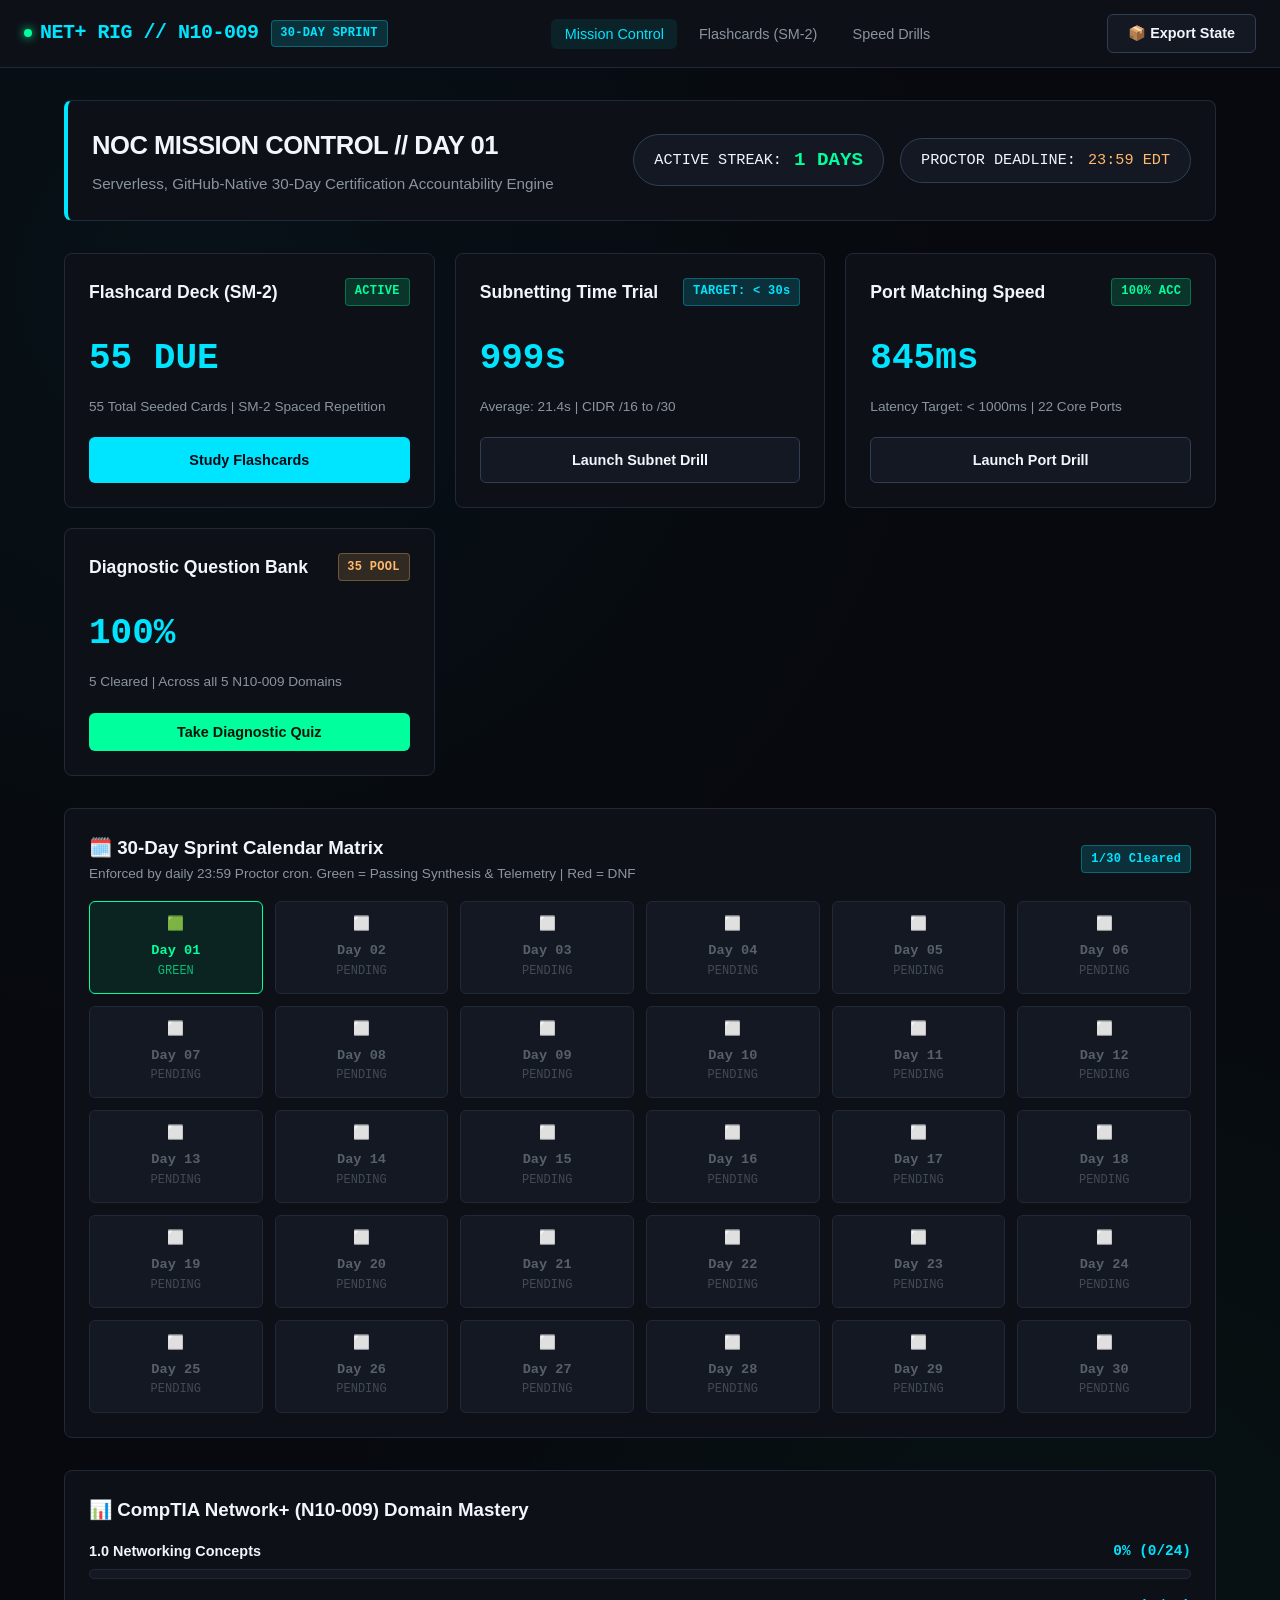
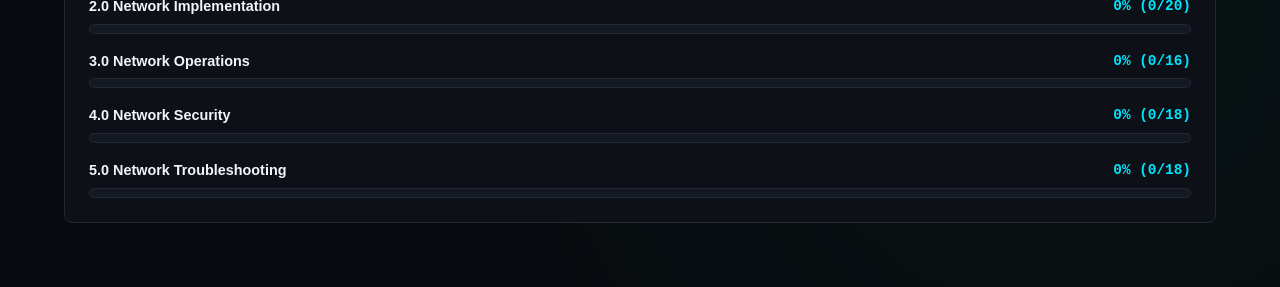
==== app/index.html @ bd47218f "feat: initial scaffold of CompTIA Network+ (N10-009) training rig & telemetry engine" ====
<!DOCTYPE html>
<html lang="en">
<head>
  <meta charset="UTF-8">
  <meta name="viewport" content="width=device-width, initial-scale=1.0">
  <meta name="color-scheme" content="dark">
  <title>CompTIA Network+ (N10-009) // NOC Mission Control</title>
  <link rel="stylesheet" href="css/style.css">
</head>
<body>
  <!-- Global Header Navigation -->
  <header class="header-bar">
    <div class="brand-container">
      <a href="index.html" class="brand-logo">
        <span class="pulse-dot"></span>
        <span>NET+ RIG // N10-009</span>
      </a>
      <span class="badge badge-cyan">30-DAY SPRINT</span>
    </div>
    <nav>
      <ul class="nav-links">
        <li><a href="index.html" class="nav-link active">Mission Control</a></li>
        <li><a href="cards.html" class="nav-link">Flashcards (SM-2)</a></li>
        <li><a href="drills.html" class="nav-link">Speed Drills</a></li>
      </ul>
    </nav>
    <div class="header-actions">
      <button class="btn btn-secondary" id="open-export-btn">📦 Export State</button>
    </div>
  </header>

  <!-- Main Container -->
  <main class="main-wrapper">
    <!-- NOC Mission Control Terminal Banner -->
    <section class="mission-banner">
      <div class="mission-title-group">
        <h1>NOC MISSION CONTROL // DAY <span id="current-day-label">01</span></h1>
        <p>Serverless, GitHub-Native 30-Day Certification Accountability Engine</p>
      </div>
      <div class="streak-pill-container">
        <div class="streak-pill">
          <span>ACTIVE STREAK:</span>
          <span class="streak-count" id="active-streak-display">1 DAY</span>
        </div>
        <div class="streak-pill">
          <span>PROCTOR DEADLINE:</span>
          <span style="color: var(--neon-amber);" id="proctor-countdown">23:59 EDT</span>
        </div>
      </div>
    </section>

    <!-- Key Metrics Grid -->
    <section class="dashboard-grid">
      <div class="card">
        <div class="card-header-row">
          <span class="card-title">Flashcard Deck (SM-2)</span>
          <span class="badge badge-emerald">ACTIVE</span>
        </div>
        <div class="metric-highlight" id="metric-cards-due">0 DUE</div>
        <p class="metric-subtext"><span id="metric-cards-total">55</span> Total Seeded Cards | SM-2 Spaced Repetition</p>
        <div style="margin-top: 1.25rem;">
          <a href="cards.html" class="btn btn-primary" style="width: 100%;">Study Flashcards</a>
        </div>
      </div>

      <div class="card">
        <div class="card-header-row">
          <span class="card-title">Subnetting Time Trial</span>
          <span class="badge badge-cyan">TARGET: &lt; 30s</span>
        </div>
        <div class="metric-highlight" id="metric-subnet-pb">21.4s</div>
        <p class="metric-subtext">Average: <span id="metric-subnet-avg">21.4s</span> | CIDR /16 to /30</p>
        <div style="margin-top: 1.25rem;">
          <a href="drills.html?tab=subnet" class="btn btn-secondary" style="width: 100%;">Launch Subnet Drill</a>
        </div>
      </div>

      <div class="card">
        <div class="card-header-row">
          <span class="card-title">Port Matching Speed</span>
          <span class="badge badge-emerald">100% ACC</span>
        </div>
        <div class="metric-highlight" id="metric-port-latency">845ms</div>
        <p class="metric-subtext">Latency Target: &lt; 1000ms | 22 Core Ports</p>
        <div style="margin-top: 1.25rem;">
          <a href="drills.html?tab=port" class="btn btn-secondary" style="width: 100%;">Launch Port Drill</a>
        </div>
      </div>

      <div class="card">
        <div class="card-header-row">
          <span class="card-title">Diagnostic Question Bank</span>
          <span class="badge badge-amber">35 POOL</span>
        </div>
        <div class="metric-highlight" id="metric-quiz-accuracy">100%</div>
        <p class="metric-subtext"><span id="metric-quiz-cleared">5</span> Cleared | Across all 5 N10-009 Domains</p>
        <div style="margin-top: 1.25rem;">
          <button class="btn btn-emerald" id="start-diagnostic-btn" style="width: 100%;">Take Diagnostic Quiz</button>
        </div>
      </div>
    </section>

    <!-- 30-Day Sprint Calendar Matrix -->
    <section class="matrix-container">
      <div class="card-header-row">
        <div>
          <h3>🗓️ 30-Day Sprint Calendar Matrix</h3>
          <p style="color: var(--text-secondary); font-size: 0.85rem;">Enforced by daily 23:59 Proctor cron. Green = Passing Synthesis & Telemetry | Red = DNF</p>
        </div>
        <span class="badge badge-cyan" id="matrix-status-badge">1/30 Cleared</span>
      </div>
      <div class="matrix-grid" id="matrix-cells">
        <!-- Rendered dynamically via JS -->
      </div>
    </section>

    <!-- Domain Mastery Breakdown -->
    <section class="card" style="margin-bottom: 2rem;">
      <h3 style="margin-bottom: 1rem;">📊 CompTIA Network+ (N10-009) Domain Mastery</h3>
      <div id="domain-meters-container" style="display: flex; flex-direction: column; gap: 1rem;">
        <!-- Dynamic Domain Progress Bars -->
      </div>
    </section>

    <!-- Diagnostic Quiz Modal / Panel -->
    <div id="quiz-panel" class="modal-backdrop">
      <div class="modal-dialog" style="max-width: 720px;">
        <div class="modal-header">
          <h3 id="quiz-domain-tag">Domain Diagnostic Question</h3>
          <button class="close-btn" id="close-quiz-btn">&times;</button>
        </div>
        <div class="modal-body" id="quiz-question-container">
          <!-- Injected via JS -->
        </div>
      </div>
    </div>
  </main>

  <!-- Telemetry Export Modal -->
  <div id="git-export-modal" class="modal-backdrop"></div>

  <!-- Scripts -->
  <script type="module">
    import { TelemetryManager } from './js/telemetry.js';
    import { FlashcardController } from './js/cards.js';

    const tm = new TelemetryManager();
    window.Telemetry = tm;

    // Load streak data
    async function loadStreak() {
      for (const p of ['telemetry/streak.json', '../telemetry/streak.json']) {
        try {
          const resp = await fetch(p);
          if (resp.ok) return await resp.json();
        } catch(e) {}
      }
      return { currentStreak: 1, days: { "1": "GREEN" } };
    }

    async function initDashboard() {
      const streakData = await loadStreak();
      const progress = tm.progress;
      const agg = progress.aggregateStats;

      // Update UI numbers
      document.getElementById('active-streak-display').textContent = `${streakData.currentStreak || 1} DAYS`;
      document.getElementById('metric-subnet-pb').textContent = `${agg.bestSubnetTimeSeconds || 21.4}s`;
      document.getElementById('metric-subnet-avg').textContent = `${agg.avgSubnetTimeSeconds || 21.4}s`;
      document.getElementById('metric-port-latency').textContent = `${agg.avgPortLatencyMs || 845}ms`;
      document.getElementById('metric-quiz-accuracy').textContent = `${agg.overallAccuracy || 100}%`;
      document.getElementById('metric-quiz-cleared').textContent = agg.totalQuestionsAnswered || 5;

      // Render 30-day matrix
      const matrixContainer = document.getElementById('matrix-cells');
      matrixContainer.innerHTML = '';
      for (let day = 1; day <= 30; day++) {
        const status = streakData.days?.[String(day)] || 'PENDING';
        const cell = document.createElement('div');
        cell.className = `matrix-cell ${status.toLowerCase()}`;
        const emoji = status === 'GREEN' ? '🟩' : (status === 'RED' ? '🟥' : '⬜');
        cell.innerHTML = `<div>${emoji}</div><div style="font-weight:700;margin-top:4px;">Day ${String(day).padStart(2, '0')}</div><div style="font-size:0.75rem;opacity:0.7;">${status}</div>`;
        matrixContainer.appendChild(cell);
      }

      // Render domain meters
      const domainContainer = document.getElementById('domain-meters-container');
      domainContainer.innerHTML = '';
      const dm = progress.domainMastery;
      for (const [domainName, data] of Object.entries(dm)) {
        const pct = data.pct || 0;
        const row = document.createElement('div');
        row.innerHTML = `
          <div style="display:flex; justify-content:space-between; font-size:0.9rem; font-weight:600; margin-bottom:0.35rem;">
            <span>${domainName}</span>
            <span style="font-family:var(--font-mono); color:var(--neon-cyan);">${pct}% (${data.cleared}/${data.total})</span>
          </div>
          <div style="background:var(--bg-card); height:10px; border-radius:5px; overflow:hidden; border:1px solid var(--border-subtle);">
            <div style="width:${pct}%; height:100%; background:var(--neon-cyan); border-radius:5px;"></div>
          </div>
        `;
        domainContainer.appendChild(row);
      }

      // Check due cards count
      for (const p of ['data/cards.json', '../data/cards.json']) {
        try {
          const resp = await fetch(p);
          if (resp.ok) {
            const cards = await resp.json();
            document.getElementById('metric-cards-total').textContent = cards.length;
            const today = new Date().toISOString().split('T')[0];
            const dueCount = cards.filter(c => {
              const r = tm.reviews.cards[c.id];
              return !r || r.dueDate <= today;
            }).length;
            document.getElementById('metric-cards-due').textContent = `${dueCount} DUE`;
            break;
          }
        } catch(e) {}
      }
    }

    initDashboard();

    // Export button binding
    document.getElementById('open-export-btn').addEventListener('click', () => {
      const fc = new FlashcardController();
      fc.showExportModal();
    });

    // Diagnostic Quiz feature
    let questionsPool = [];
    let currentQuizIndex = 0;

    async function loadQuestions() {
      for (const p of ['data/questions.json', '../data/questions.json']) {
        try {
          const resp = await fetch(p);
          if (resp.ok) {
            questionsPool = await resp.json();
            break;
          }
        } catch(e) {}
      }
    }

    function renderQuizQuestion() {
      const q = questionsPool[currentQuizIndex];
      const container = document.getElementById('quiz-question-container');
      document.getElementById('quiz-domain-tag').textContent = `${q.domain} // ${q.subdomain}`;

      container.innerHTML = `
        <p style="font-size:1.15rem; font-weight:600; margin-bottom:1.5rem; line-height:1.5;">${q.question}</p>
        <div style="display:flex; flex-direction:column; gap:0.75rem;" id="quiz-options-list">
          ${q.options.map((opt, i) => `
            <button class="btn btn-secondary quiz-opt-btn" data-index="${i}" style="text-align:left; justify-content:flex-start; padding:1rem; font-family:var(--font-mono);">
              <span style="color:var(--neon-cyan); margin-right:8px;">[${String.fromCharCode(65 + i)}]</span> ${opt}
            </button>
          `).join('')}
        </div>
        <div id="quiz-explanation-box" style="display:none; margin-top:1.5rem; padding:1rem; background:var(--bg-card); border-radius:6px; border-left:4px solid var(--neon-cyan); font-size:0.95rem;"></div>
        <div style="margin-top:1.5rem; display:flex; justify-content:flex-end;">
          <button class="btn btn-primary" id="next-quiz-btn" style="display:none;">Next Question &rarr;</button>
        </div>
      `;

      document.querySelectorAll('.quiz-opt-btn').forEach(btn => {
        btn.addEventListener('click', () => {
          const selectedIdx = parseInt(btn.getAttribute('data-index'), 10);
          const isCorrect = selectedIdx === q.correctIndex;

          document.querySelectorAll('.quiz-opt-btn').forEach((b, idx) => {
            b.disabled = true;
            if (idx === q.correctIndex) {
              b.style.borderColor = 'var(--neon-emerald)';
              b.style.background = 'rgba(0, 255, 157, 0.15)';
              b.style.color = 'var(--neon-emerald)';
            } else if (idx === selectedIdx && !isCorrect) {
              b.style.borderColor = 'var(--neon-crimson)';
              b.style.background = 'rgba(255, 82, 82, 0.15)';
              b.style.color = 'var(--neon-crimson)';
            }
          });

          // Show explanation
          const expBox = document.getElementById('quiz-explanation-box');
          expBox.style.display = 'block';
          expBox.innerHTML = `<strong>${isCorrect ? '✅ Correct!' : '❌ Incorrect.'}</strong> ${q.explanation}`;
          
          tm.recordQuizAnswer(q.id, q.domain, isCorrect);
          document.getElementById('next-quiz-btn').style.display = 'inline-flex';
        });
      });

      document.getElementById('next-quiz-btn').addEventListener('click', () => {
        currentQuizIndex = (currentQuizIndex + 1) % questionsPool.length;
        renderQuizQuestion();
      });
    }

    document.getElementById('start-diagnostic-btn').addEventListener('click', async () => {
      if (questionsPool.length === 0) await loadQuestions();
      document.getElementById('quiz-panel').style.display = 'flex';
      renderQuizQuestion();
    });

    document.getElementById('close-quiz-btn').addEventListener('click', () => {
      document.getElementById('quiz-panel').style.display = 'none';
      initDashboard();
    });
  </script>
</body>
</html>
---- app/css/style.css ----
/* ==========================================================================
   CompTIA Network+ (N10-009) Training Rig & Telemetry Engine
   Clean, High-Contrast Dark Mode Terminal & NOC Operator Design System
   ========================================================================== */

:root {
  /* Color Palette */
  --bg-core: #07090e;
  --bg-surface: #0d1117;
  --bg-card: #131822;
  --bg-card-hover: #18202d;
  --bg-glass: rgba(19, 24, 34, 0.75);
  
  --border-subtle: #212936;
  --border-bright: #303e54;
  --border-glow: rgba(0, 229, 255, 0.35);

  --text-primary: #f0f6fc;
  --text-secondary: #8b949e;
  --text-muted: #57606a;

  /* Phosphor Neon Accents */
  --neon-cyan: #00e5ff;
  --neon-emerald: #00ff9d;
  --neon-amber: #ffb86c;
  --neon-crimson: #ff5252;
  --neon-purple: #bd93f9;

  /* Typography */
  --font-mono: 'SFMono-Regular', Consolas, 'Liberation Mono', Menlo, Courier, monospace;
  --font-sans: -apple-system, BlinkMacSystemFont, "Segoe UI", Roboto, Helvetica, Arial, sans-serif;

  /* Transitions */
  --transition-fast: 0.15s ease;
  --transition-normal: 0.25s ease;

  color-scheme: dark;
}

*, *::before, *::after {
  box-sizing: border-box;
  margin: 0;
  padding: 0;
}

body {
  background-color: var(--bg-core);
  color: var(--text-primary);
  font-family: var(--font-sans);
  min-height: 100vh;
  display: flex;
  flex-direction: column;
  line-height: 1.6;
  background-image: 
    radial-gradient(circle at 15% 15%, rgba(0, 229, 255, 0.04) 0%, transparent 40%),
    radial-gradient(circle at 85% 85%, rgba(0, 255, 157, 0.04) 0%, transparent 40%);
}

/* Header & Navigation */
.header-bar {
  background: var(--bg-surface);
  border-bottom: 1px solid var(--border-subtle);
  padding: 0.85rem 1.5rem;
  display: flex;
  align-items: center;
  justify-content: space-between;
  backdrop-filter: blur(12px);
  position: sticky;
  top: 0;
  z-index: 100;
}

.brand-container {
  display: flex;
  align-items: center;
  gap: 0.75rem;
}

.brand-logo {
  font-family: var(--font-mono);
  font-size: 1.25rem;
  font-weight: 800;
  color: var(--neon-cyan);
  text-decoration: none;
  letter-spacing: -0.5px;
  display: flex;
  align-items: center;
  gap: 0.5rem;
}

.brand-logo .pulse-dot {
  width: 8px;
  height: 8px;
  border-radius: 50%;
  background: var(--neon-emerald);
  box-shadow: 0 0 10px var(--neon-emerald);
  animation: pulse-ring 2s infinite;
}

.nav-links {
  display: flex;
  align-items: center;
  gap: 0.5rem;
  list-style: none;
}

.nav-link {
  color: var(--text-secondary);
  text-decoration: none;
  font-size: 0.9rem;
  font-weight: 500;
  padding: 0.45rem 0.85rem;
  border-radius: 6px;
  transition: var(--transition-fast);
}

.nav-link:hover, .nav-link.active {
  color: var(--neon-cyan);
  background: rgba(0, 229, 255, 0.08);
}

.header-actions {
  display: flex;
  align-items: center;
  gap: 0.75rem;
}

/* Main Container */
.main-wrapper {
  max-width: 1200px;
  margin: 0 auto;
  padding: 2rem 1.5rem;
  width: 100%;
  flex: 1;
}

/* NOC Mission Control Terminal Banner */
.mission-banner {
  background: var(--bg-surface);
  border: 1px solid var(--border-subtle);
  border-left: 4px solid var(--neon-cyan);
  border-radius: 8px;
  padding: 1.5rem;
  margin-bottom: 2rem;
  display: flex;
  justify-content: space-between;
  align-items: center;
  flex-wrap: wrap;
  gap: 1.5rem;
}

.mission-title-group h1 {
  font-size: 1.6rem;
  font-weight: 700;
  letter-spacing: -0.5px;
  color: var(--text-primary);
  margin-bottom: 0.35rem;
}

.mission-title-group p {
  color: var(--text-secondary);
  font-size: 0.95rem;
}

.streak-pill-container {
  display: flex;
  align-items: center;
  gap: 1rem;
}

.streak-pill {
  background: var(--bg-card);
  border: 1px solid var(--border-bright);
  padding: 0.6rem 1.25rem;
  border-radius: 30px;
  display: flex;
  align-items: center;
  gap: 0.75rem;
  font-family: var(--font-mono);
  font-size: 0.95rem;
}

.streak-count {
  font-size: 1.2rem;
  font-weight: 800;
  color: var(--neon-emerald);
}

/* Grid Layouts */
.dashboard-grid {
  display: grid;
  grid-template-columns: repeat(auto-fit, minmax(280px, 1fr));
  gap: 1.25rem;
  margin-bottom: 2rem;
}

.card {
  background: var(--bg-surface);
  border: 1px solid var(--border-subtle);
  border-radius: 8px;
  padding: 1.5rem;
  transition: var(--transition-normal);
  display: flex;
  flex-direction: column;
}

.card:hover {
  border-color: var(--border-bright);
  transform: translateY(-2px);
  box-shadow: 0 8px 24px rgba(0, 0, 0, 0.4);
}

.card-header-row {
  display: flex;
  justify-content: space-between;
  align-items: center;
  margin-bottom: 1rem;
}

.card-title {
  font-size: 1.1rem;
  font-weight: 600;
  color: var(--text-primary);
}

.metric-highlight {
  font-family: var(--font-mono);
  font-size: 2.25rem;
  font-weight: 800;
  color: var(--neon-cyan);
  margin: 0.5rem 0;
}

.metric-subtext {
  font-size: 0.85rem;
  color: var(--text-secondary);
}

/* Buttons */
.btn {
  display: inline-flex;
  align-items: center;
  justify-content: center;
  gap: 0.5rem;
  font-family: var(--font-sans);
  font-size: 0.9rem;
  font-weight: 600;
  padding: 0.65rem 1.25rem;
  border-radius: 6px;
  border: 1px solid transparent;
  cursor: pointer;
  transition: var(--transition-fast);
  text-decoration: none;
}

.btn-primary {
  background: var(--neon-cyan);
  color: #050b14;
}

.btn-primary:hover {
  background: #33ecff;
  box-shadow: 0 0 16px rgba(0, 229, 255, 0.4);
}

.btn-secondary {
  background: var(--bg-card);
  color: var(--text-primary);
  border-color: var(--border-bright);
}

.btn-secondary:hover {
  background: var(--bg-card-hover);
  border-color: var(--neon-cyan);
  color: var(--neon-cyan);
}

.btn-emerald {
  background: var(--neon-emerald);
  color: #05140b;
}

.btn-emerald:hover {
  background: #33ffa9;
  box-shadow: 0 0 16px rgba(0, 255, 157, 0.4);
}

/* Badges */
.badge {
  display: inline-flex;
  align-items: center;
  padding: 0.2rem 0.55rem;
  border-radius: 4px;
  font-size: 0.75rem;
  font-weight: 600;
  font-family: var(--font-mono);
  letter-spacing: 0.3px;
}

.badge-cyan { background: rgba(0, 229, 255, 0.15); color: var(--neon-cyan); border: 1px solid rgba(0, 229, 255, 0.3); }
.badge-emerald { background: rgba(0, 255, 157, 0.15); color: var(--neon-emerald); border: 1px solid rgba(0, 255, 157, 0.3); }
.badge-amber { background: rgba(255, 184, 108, 0.15); color: var(--neon-amber); border: 1px solid rgba(255, 184, 108, 0.3); }
.badge-crimson { background: rgba(255, 82, 82, 0.15); color: var(--neon-crimson); border: 1px solid rgba(255, 82, 82, 0.3); }

/* Progress Matrix Table */
.matrix-container {
  background: var(--bg-surface);
  border: 1px solid var(--border-subtle);
  border-radius: 8px;
  padding: 1.5rem;
  margin-bottom: 2rem;
  overflow-x: auto;
}

.matrix-grid {
  display: grid;
  grid-template-columns: repeat(6, 1fr);
  gap: 0.75rem;
  margin-top: 1rem;
}

.matrix-cell {
  background: var(--bg-card);
  border: 1px solid var(--border-subtle);
  border-radius: 6px;
  padding: 0.75rem;
  text-align: center;
  font-family: var(--font-mono);
  font-size: 0.85rem;
  transition: var(--transition-fast);
}

.matrix-cell.green {
  border-color: var(--neon-emerald);
  background: rgba(0, 255, 157, 0.08);
  color: var(--neon-emerald);
}

.matrix-cell.red {
  border-color: var(--neon-crimson);
  background: rgba(255, 82, 82, 0.08);
  color: var(--neon-crimson);
}

.matrix-cell.pending {
  color: var(--text-muted);
}

/* ==========================================================================
   Flashcards SM-2 Interface
   ========================================================================== */
.flashcard-stage {
  max-width: 760px;
  margin: 0 auto;
  perspective: 1200px;
}

.flashcard-container {
  min-height: 380px;
  margin-bottom: 1.5rem;
  cursor: pointer;
}

.flashcard {
  position: relative;
  width: 100%;
  min-height: 380px;
  transition: transform 0.4s cubic-bezier(0.2, 0.85, 0.4, 1.2);
  transform-style: preserve-3d;
}

.flashcard.flipped {
  transform: rotateY(180deg);
}

.card-face {
  position: absolute;
  top: 0;
  left: 0;
  width: 100%;
  min-height: 380px;
  background: var(--bg-surface);
  border: 1px solid var(--border-bright);
  border-radius: 12px;
  padding: 2.25rem;
  display: flex;
  flex-direction: column;
  justify-content: space-between;
  backface-visibility: hidden;
  box-shadow: 0 12px 32px rgba(0, 0, 0, 0.5);
}

.card-front {
  border-top: 4px solid var(--neon-cyan);
}

.card-back {
  border-top: 4px solid var(--neon-emerald);
  transform: rotateY(180deg);
  background: #0f1622;
}

.card-meta {
  display: flex;
  align-items: center;
  gap: 0.5rem;
  flex-wrap: wrap;
}

.card-prompt h3 {
  font-size: 1.35rem;
  line-height: 1.5;
  color: var(--text-primary);
  margin: 1.5rem 0;
}

.card-solution p {
  font-size: 1.2rem;
  line-height: 1.6;
  color: var(--neon-emerald);
  margin: 1.5rem 0;
  font-family: var(--font-mono);
}

.flip-hint {
  color: var(--text-muted);
  font-size: 0.85rem;
  text-align: center;
}

.flip-hint kbd, kbd {
  background: var(--bg-card);
  border: 1px solid var(--border-bright);
  padding: 0.15rem 0.45rem;
  border-radius: 4px;
  font-family: var(--font-mono);
  color: var(--neon-cyan);
}

/* Rating Actions */
.rating-actions {
  display: grid;
  grid-template-columns: repeat(4, 1fr);
  gap: 0.75rem;
  margin-top: 1rem;
}

.btn-rating {
  display: flex;
  flex-direction: column;
  align-items: center;
  padding: 0.75rem 0.5rem;
  border-radius: 8px;
  border: 1px solid var(--border-subtle);
  background: var(--bg-surface);
  color: var(--text-primary);
  cursor: pointer;
  transition: var(--transition-fast);
}

.btn-rating:hover {
  transform: translateY(-2px);
}

.btn-again { border-color: rgba(255, 82, 82, 0.4); }
.btn-again:hover { background: rgba(255, 82, 82, 0.15); color: var(--neon-crimson); }

.btn-hard { border-color: rgba(255, 184, 108, 0.4); }
.btn-hard:hover { background: rgba(255, 184, 108, 0.15); color: var(--neon-amber); }

.btn-good { border-color: rgba(0, 229, 255, 0.4); }
.btn-good:hover { background: rgba(0, 229, 255, 0.15); color: var(--neon-cyan); }

.btn-easy { border-color: rgba(0, 255, 157, 0.4); }
.btn-easy:hover { background: rgba(0, 255, 157, 0.15); color: var(--neon-emerald); }

.key-indicator {
  font-family: var(--font-mono);
  font-size: 0.8rem;
  color: var(--text-secondary);
}

.rating-label {
  font-size: 0.95rem;
  font-weight: 700;
  margin: 0.2rem 0;
}

.interval-hint {
  font-family: var(--font-mono);
  font-size: 0.75rem;
  color: var(--text-muted);
}

/* ==========================================================================
   Drill Modules (Subnetting & Ports)
   ========================================================================== */
.drill-tabs {
  display: flex;
  gap: 0.5rem;
  border-bottom: 1px solid var(--border-subtle);
  margin-bottom: 2rem;
}

.tab-btn {
  background: transparent;
  color: var(--text-secondary);
  border: none;
  padding: 0.75rem 1.5rem;
  font-size: 1rem;
  font-weight: 600;
  cursor: pointer;
  border-bottom: 2px solid transparent;
  transition: var(--transition-fast);
}

.tab-btn.active {
  color: var(--neon-cyan);
  border-bottom-color: var(--neon-cyan);
}

.drill-box {
  background: var(--bg-surface);
  border: 1px solid var(--border-subtle);
  border-radius: 12px;
  padding: 2rem;
  max-width: 860px;
  margin: 0 auto;
}

.timer-bar {
  display: flex;
  justify-content: space-between;
  align-items: center;
  background: var(--bg-card);
  padding: 0.85rem 1.25rem;
  border-radius: 8px;
  border: 1px solid var(--border-bright);
  font-family: var(--font-mono);
  margin-bottom: 1.5rem;
}

.timer-val {
  font-size: 1.6rem;
  font-weight: 800;
  color: var(--neon-emerald);
}

.timer-val.warning { color: var(--neon-amber); }
.timer-val.danger { color: var(--neon-crimson); animation: pulse-text 1s infinite; }

.target-badge {
  font-size: 0.85rem;
  color: var(--text-secondary);
}

.ip-problem-display {
  text-align: center;
  background: #090e18;
  border: 1px solid var(--border-bright);
  border-radius: 8px;
  padding: 1.5rem;
  margin-bottom: 1.5rem;
}

.ip-lead {
  font-family: var(--font-mono);
  font-size: 2.2rem;
  font-weight: 800;
  color: var(--neon-cyan);
  letter-spacing: 1px;
}

.drill-inputs-grid {
  display: grid;
  grid-template-columns: repeat(auto-fit, minmax(320px, 1fr));
  gap: 1.25rem;
  margin-bottom: 1.5rem;
}

.form-group {
  display: flex;
  flex-direction: column;
  gap: 0.4rem;
}

.form-group label {
  font-size: 0.85rem;
  font-weight: 600;
  color: var(--text-secondary);
  font-family: var(--font-mono);
}

.form-input {
  background: var(--bg-card);
  border: 1px solid var(--border-bright);
  color: var(--text-primary);
  font-family: var(--font-mono);
  font-size: 1.1rem;
  padding: 0.75rem 1rem;
  border-radius: 6px;
  outline: none;
  transition: var(--transition-fast);
}

.form-input:focus {
  border-color: var(--neon-cyan);
  box-shadow: 0 0 12px rgba(0, 229, 255, 0.25);
}

.form-input.correct {
  border-color: var(--neon-emerald);
  background: rgba(0, 255, 157, 0.05);
}

.form-input.incorrect {
  border-color: var(--neon-crimson);
  background: rgba(255, 82, 82, 0.05);
}

.drill-results-breakdown {
  background: var(--bg-card);
  border: 1px solid var(--border-bright);
  border-radius: 8px;
  padding: 1.25rem;
  margin-top: 1.5rem;
  font-family: var(--font-mono);
  font-size: 0.9rem;
}

/* Port Trial Choices Grid */
.port-choices-grid {
  display: grid;
  grid-template-columns: repeat(2, 1fr);
  gap: 1rem;
  margin-top: 1.5rem;
}

.choice-btn {
  background: var(--bg-card);
  border: 1px solid var(--border-bright);
  color: var(--text-primary);
  padding: 1.25rem 1rem;
  border-radius: 8px;
  font-size: 1.15rem;
  font-weight: 700;
  cursor: pointer;
  transition: var(--transition-fast);
  display: flex;
  align-items: center;
  justify-content: space-between;
}

.choice-btn:hover {
  border-color: var(--neon-cyan);
  background: var(--bg-card-hover);
  transform: translateY(-2px);
}

.choice-btn.correct {
  background: rgba(0, 255, 157, 0.2);
  border-color: var(--neon-emerald);
  color: var(--neon-emerald);
}

.choice-btn.wrong {
  background: rgba(255, 82, 82, 0.2);
  border-color: var(--neon-crimson);
  color: var(--neon-crimson);
}

/* Modals */
.modal-backdrop {
  position: fixed;
  top: 0;
  left: 0;
  width: 100%;
  height: 100%;
  background: rgba(0, 0, 0, 0.85);
  display: none;
  align-items: center;
  justify-content: center;
  z-index: 1000;
  padding: 1rem;
  backdrop-filter: blur(8px);
}

.modal-dialog {
  background: var(--bg-surface);
  border: 1px solid var(--border-bright);
  border-radius: 12px;
  max-width: 650px;
  width: 100%;
  padding: 1.75rem;
  box-shadow: 0 16px 40px rgba(0, 0, 0, 0.7);
}

.modal-header {
  display: flex;
  justify-content: space-between;
  align-items: center;
  border-bottom: 1px solid var(--border-subtle);
  padding-bottom: 1rem;
  margin-bottom: 1rem;
}

.close-btn {
  background: transparent;
  border: none;
  color: var(--text-secondary);
  font-size: 1.5rem;
  cursor: pointer;
}

.code-box {
  background: #090e18;
  border: 1px solid var(--border-subtle);
  border-radius: 6px;
  padding: 0.85rem;
  font-family: var(--font-mono);
  font-size: 0.85rem;
  color: var(--neon-cyan);
  overflow-x: auto;
  margin: 0.75rem 0 1.25rem;
}

.json-payload-textarea {
  width: 100%;
  height: 180px;
  background: #090e18;
  border: 1px solid var(--border-subtle);
  border-radius: 6px;
  color: #c9d1d9;
  font-family: var(--font-mono);
  font-size: 0.8rem;
  padding: 0.75rem;
  outline: none;
  resize: vertical;
}

.modal-footer {
  display: flex;
  justify-content: flex-end;
  gap: 0.75rem;
  margin-top: 1.25rem;
}

/* Animations */
@keyframes pulse-ring {
  0% { box-shadow: 0 0 0 0 rgba(0, 255, 157, 0.7); }
  70% { box-shadow: 0 0 0 10px rgba(0, 255, 157, 0); }
  100% { box-shadow: 0 0 0 0 rgba(0, 255, 157, 0); }
}

@keyframes pulse-text {
  0%, 100% { opacity: 1; }
  50% { opacity: 0.5; }
}

/* Responsive adjustments */
@media (max-width: 768px) {
  .mission-banner { flex-direction: column; align-items: flex-start; }
  .rating-actions { grid-template-columns: repeat(2, 1fr); }
  .port-choices-grid { grid-template-columns: 1fr; }
  .matrix-grid { grid-template-columns: repeat(3, 1fr); }
}
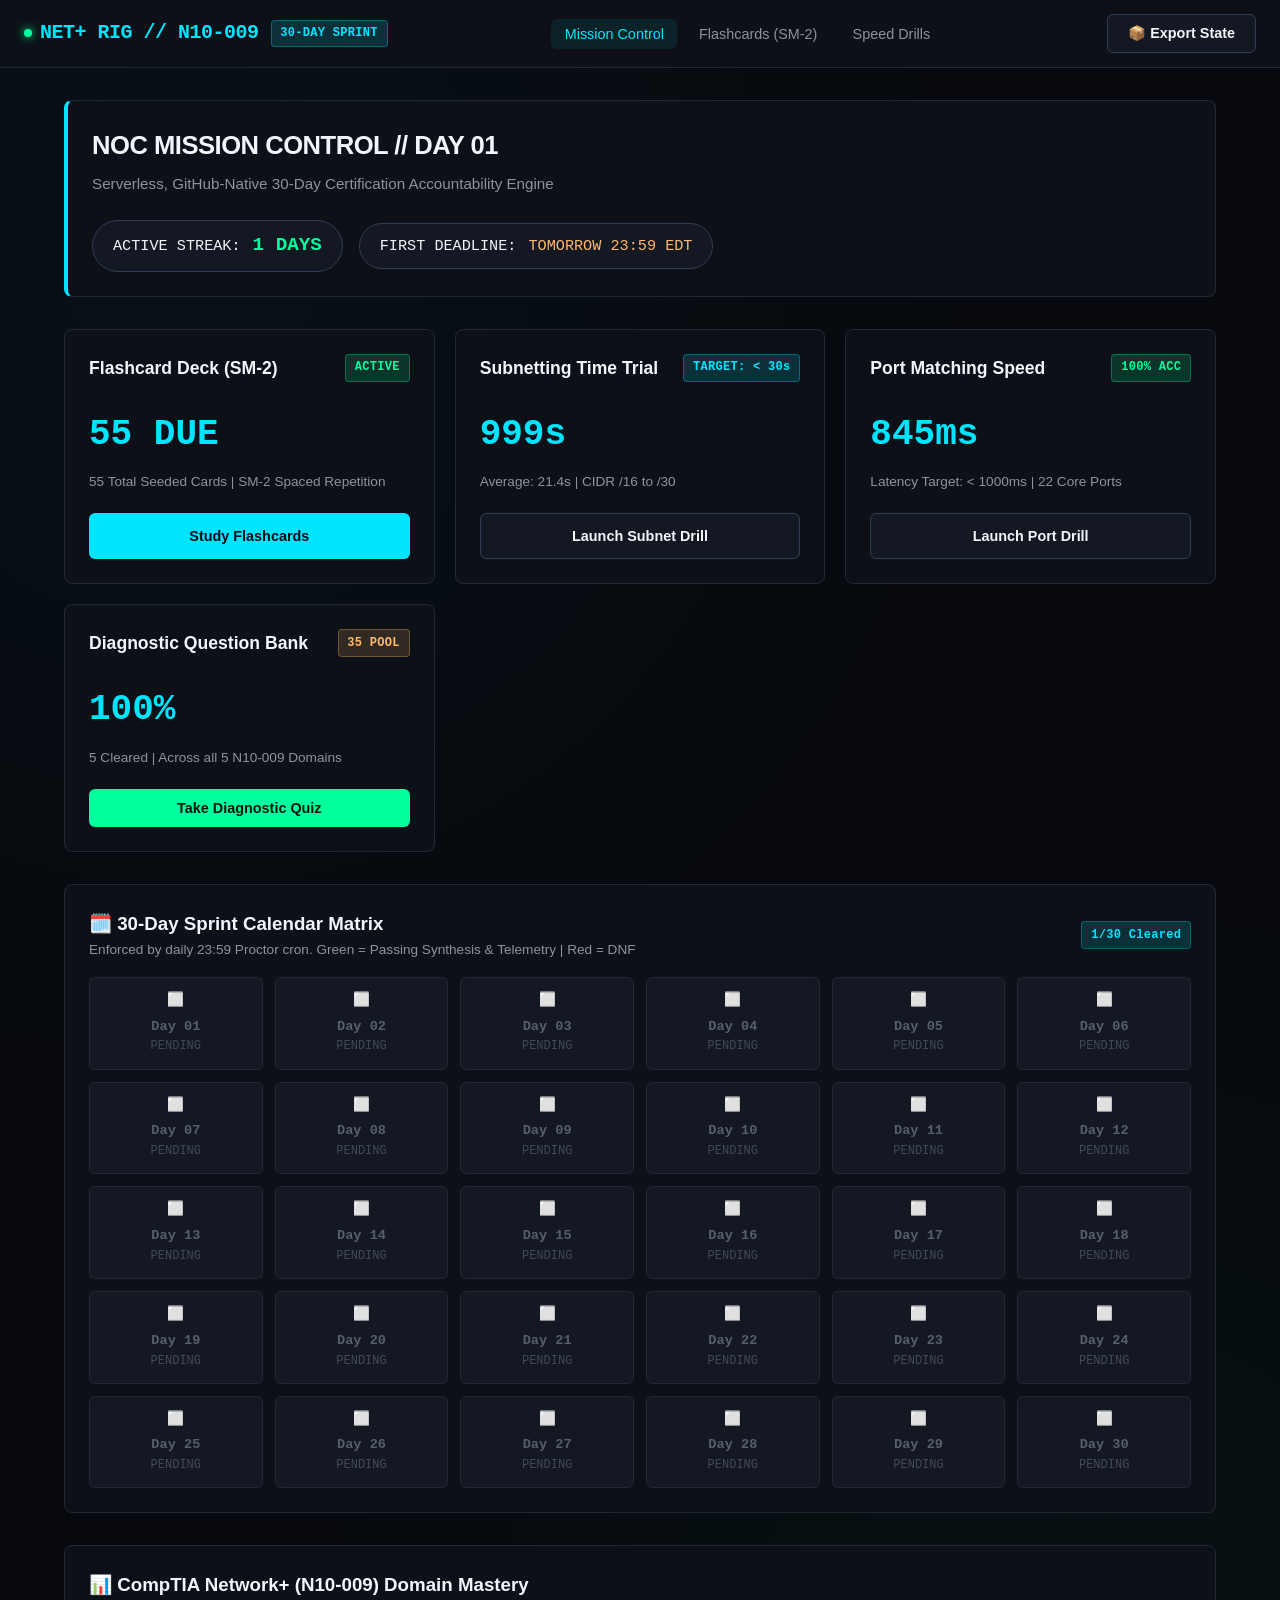
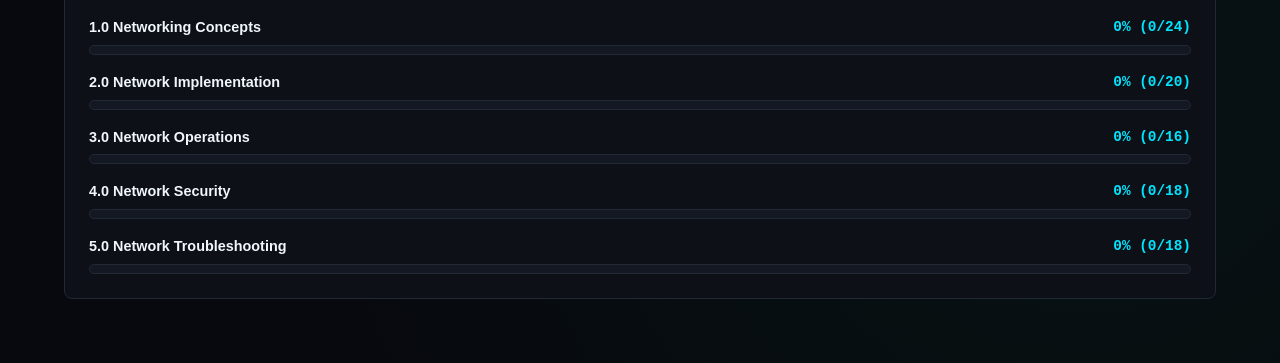
==== commit 41f819b4: "chore(schedule): set first proctor deadline to tomorrow (2026-09-23 23:59 EDT)" ====
--- a/app/index.html
+++ b/app/index.html
@@ -40,11 +40,11 @@
       <div class="streak-pill-container">
         <div class="streak-pill">
           <span>ACTIVE STREAK:</span>
-          <span class="streak-count" id="active-streak-display">1 DAY</span>
+          <span class="streak-count" id="active-streak-display">0 DAYS</span>
         </div>
         <div class="streak-pill">
-          <span>PROCTOR DEADLINE:</span>
-          <span style="color: var(--neon-amber);" id="proctor-countdown">23:59 EDT</span>
+          <span>FIRST DEADLINE:</span>
+          <span style="color: var(--neon-amber);" id="proctor-countdown">TOMORROW 23:59 EDT</span>
         </div>
       </div>
     </section>
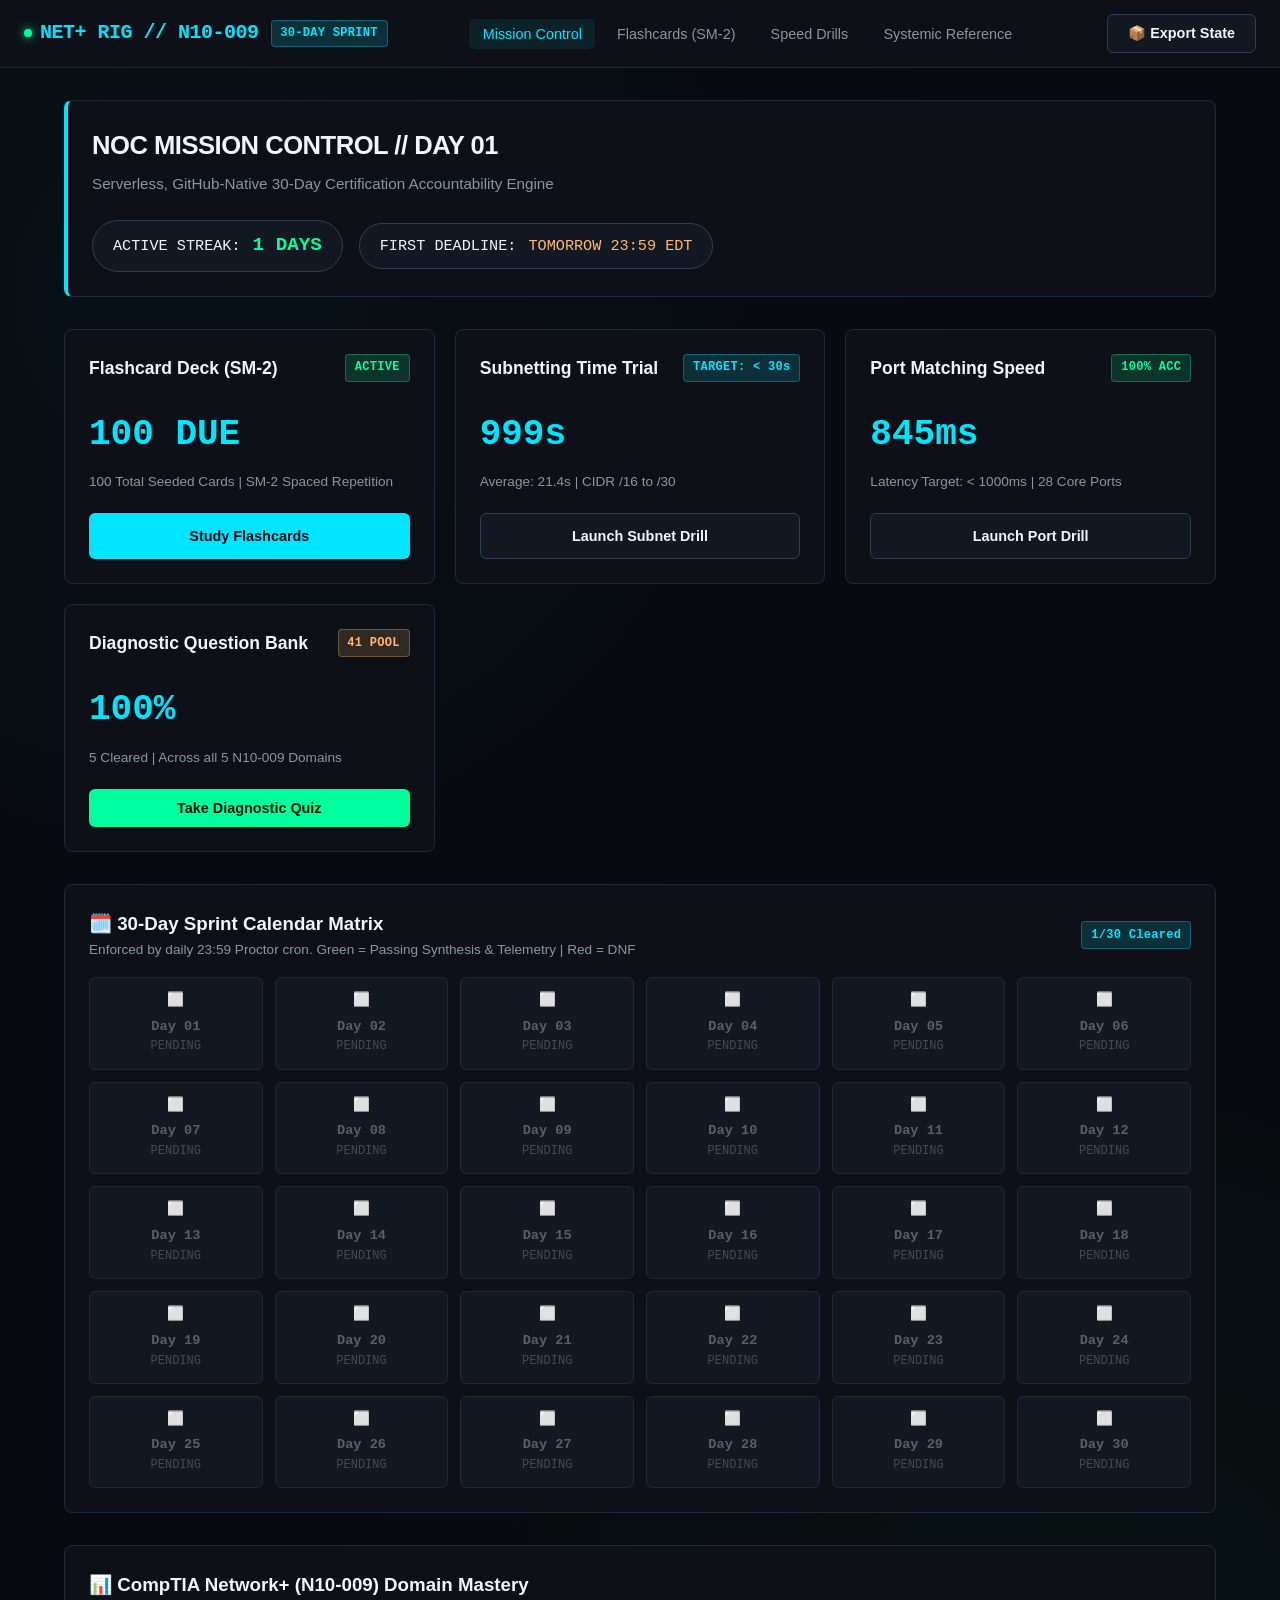
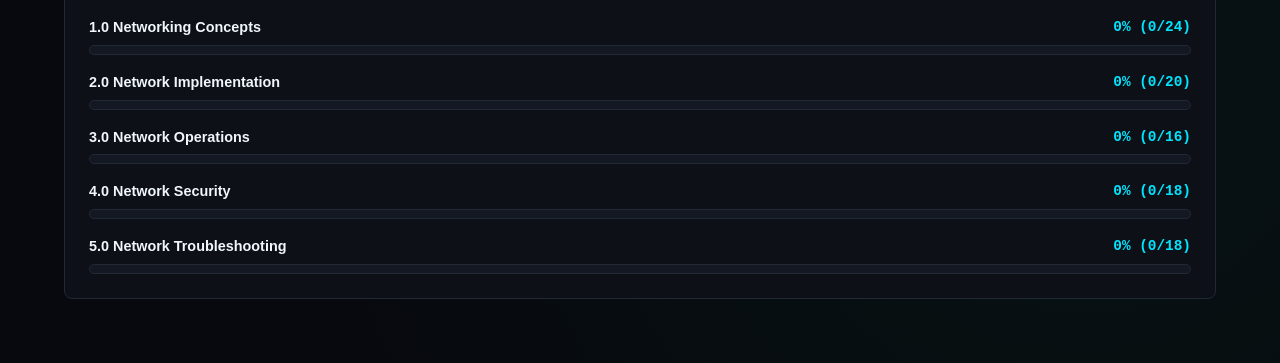
==== commit d20a9396: "feat: incorporate 40-page CompTIA Network+ knowledge architecture (100 cards, reference guide, 28 po" ====
--- a/app/index.html
+++ b/app/index.html
@@ -22,6 +22,7 @@
         <li><a href="index.html" class="nav-link active">Mission Control</a></li>
         <li><a href="cards.html" class="nav-link">Flashcards (SM-2)</a></li>
         <li><a href="drills.html" class="nav-link">Speed Drills</a></li>
+        <li><a href="reference.html" class="nav-link">Systemic Reference</a></li>
       </ul>
     </nav>
     <div class="header-actions">
@@ -57,7 +58,7 @@
           <span class="badge badge-emerald">ACTIVE</span>
         </div>
         <div class="metric-highlight" id="metric-cards-due">0 DUE</div>
-        <p class="metric-subtext"><span id="metric-cards-total">55</span> Total Seeded Cards | SM-2 Spaced Repetition</p>
+        <p class="metric-subtext"><span id="metric-cards-total">100</span> Total Seeded Cards | SM-2 Spaced Repetition</p>
         <div style="margin-top: 1.25rem;">
           <a href="cards.html" class="btn btn-primary" style="width: 100%;">Study Flashcards</a>
         </div>
@@ -81,7 +82,7 @@
           <span class="badge badge-emerald">100% ACC</span>
         </div>
         <div class="metric-highlight" id="metric-port-latency">845ms</div>
-        <p class="metric-subtext">Latency Target: &lt; 1000ms | 22 Core Ports</p>
+        <p class="metric-subtext">Latency Target: &lt; 1000ms | 28 Core Ports</p>
         <div style="margin-top: 1.25rem;">
           <a href="drills.html?tab=port" class="btn btn-secondary" style="width: 100%;">Launch Port Drill</a>
         </div>
@@ -90,7 +91,7 @@
       <div class="card">
         <div class="card-header-row">
           <span class="card-title">Diagnostic Question Bank</span>
-          <span class="badge badge-amber">35 POOL</span>
+          <span class="badge badge-amber">41 POOL</span>
         </div>
         <div class="metric-highlight" id="metric-quiz-accuracy">100%</div>
         <p class="metric-subtext"><span id="metric-quiz-cleared">5</span> Cleared | Across all 5 N10-009 Domains</p>
